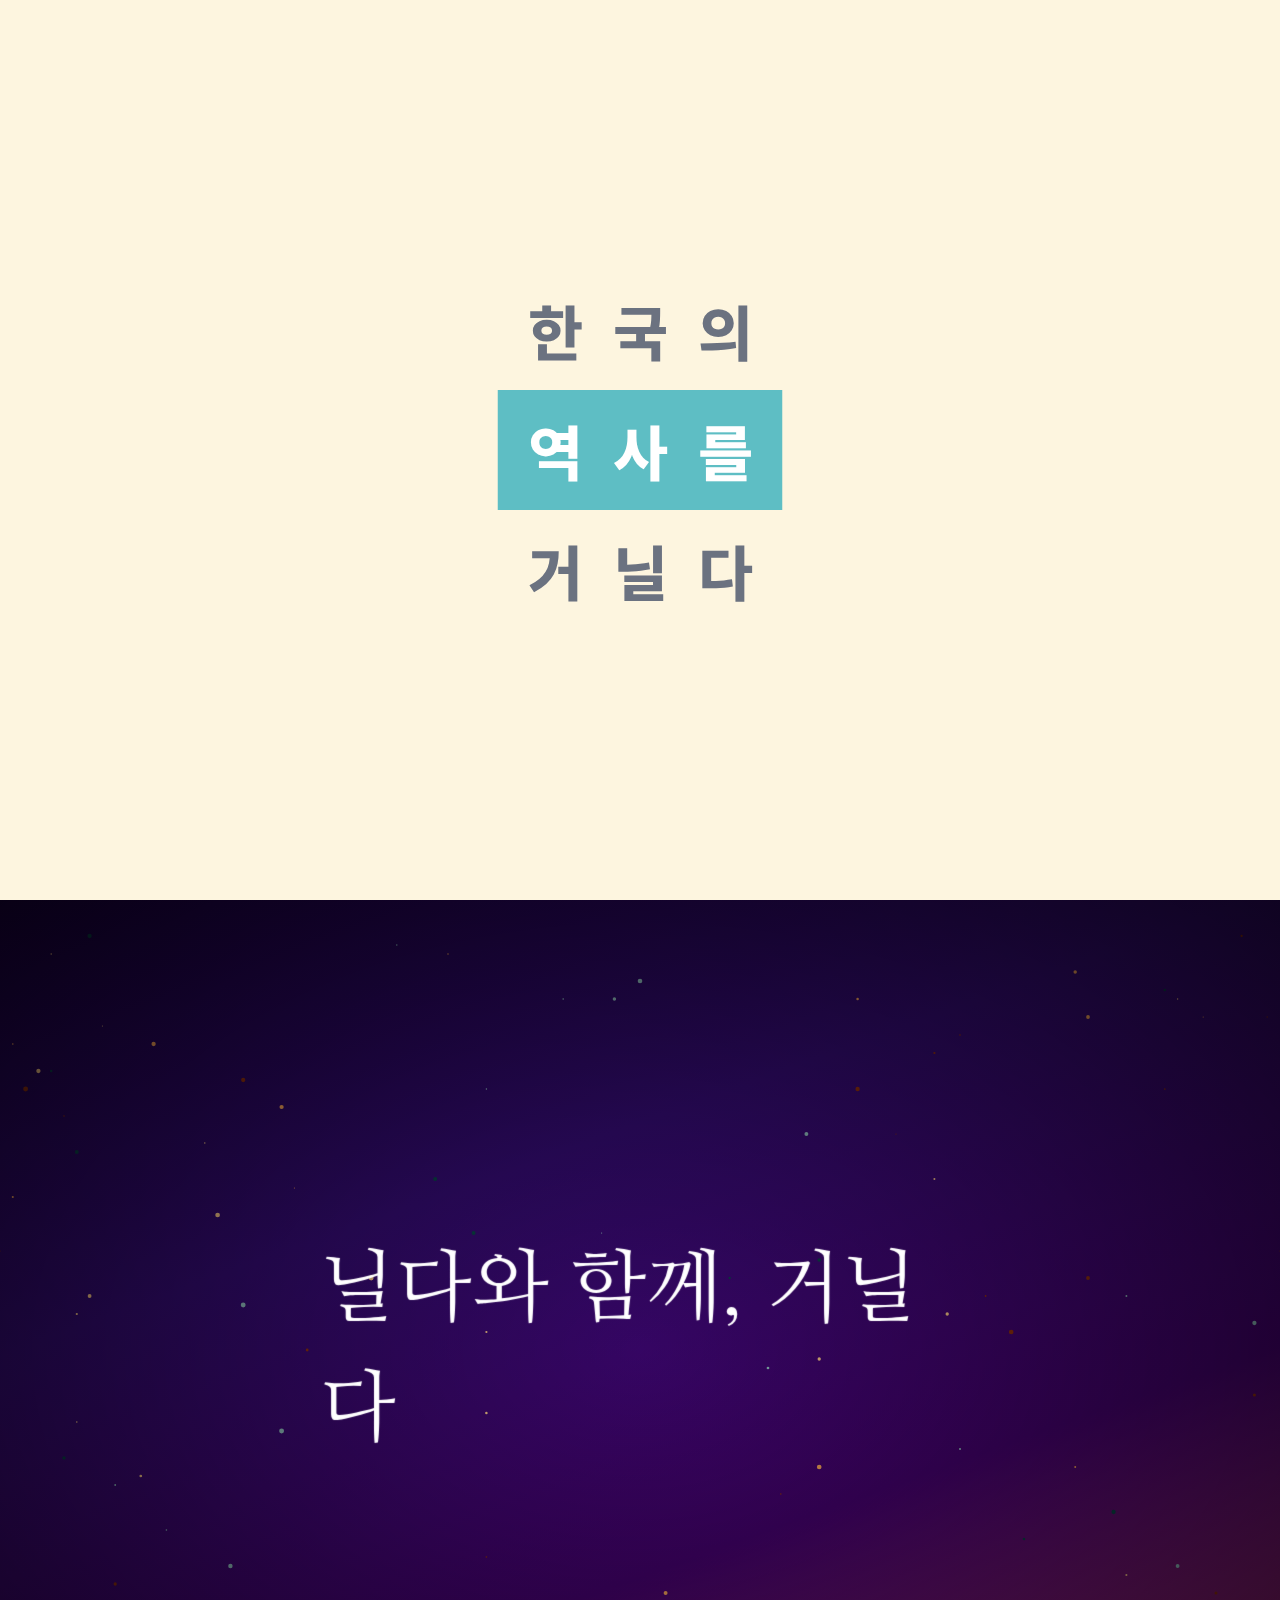
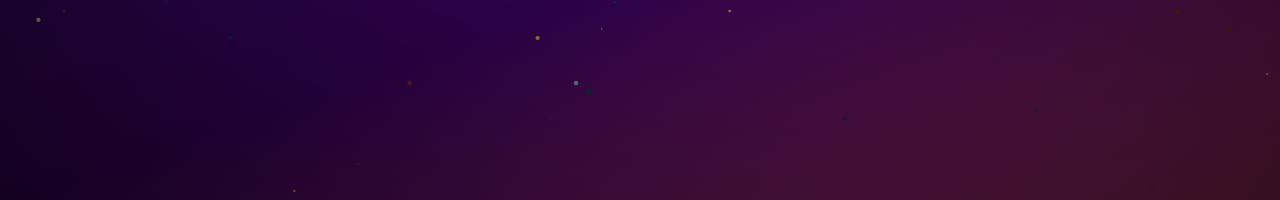
==== index.html @ 4c05ddf3 "git page" ====
<!doctype html><html lang="ko"><head><meta charset="UTF-8"><meta http-equiv="X-UA-Compatible" content="IE=edge"><meta name="viewport" content="width=device-width,initial-scale=1"><meta name="description" content="한국을 더, 한국답게 거닐다, 닐다"/><title>닐다</title><link rel="preconnect" href="https://fonts.googleapis.com"><link rel="preconnect" href="https://fonts.gstatic.com" crossorigin><link href="https://fonts.googleapis.com/css2?family=Nanum+Myeongjo:wght@400;700;800&display=swap" rel="stylesheet"><link href="https://fonts.googleapis.com/css2?family=Noto+Sans+KR:wght@400;500;700;900&display=swap" rel="stylesheet"><script>var css="font-size: 5rem; font-style: italic; font-weight: bolder";console.log("%c NILDA",css)</script><script defer="defer" src="/static/js/main.619dc129.js"></script><link href="/static/css/main.d72c8cae.css" rel="stylesheet"></head><body><div id="root"></div></body></html>
---- static/css/main.d72c8cae.css ----
/*
! tailwindcss v3.2.4 | MIT License | https://tailwindcss.com
*/*,:after,:before{border:0 solid #e5e7eb;box-sizing:border-box}:after,:before{--tw-content:""}html{-webkit-text-size-adjust:100%;-webkit-font-feature-settings:normal;font-feature-settings:normal;font-family:ui-sans-serif,system-ui,-apple-system,BlinkMacSystemFont,Segoe UI,Roboto,Helvetica Neue,Arial,Noto Sans,sans-serif,Apple Color Emoji,Segoe UI Emoji,Segoe UI Symbol,Noto Color Emoji;line-height:1.5;tab-size:4}body{line-height:inherit;margin:0}hr{border-top-width:1px;color:inherit;height:0}abbr:where([title]){-webkit-text-decoration:underline dotted;text-decoration:underline dotted}h1,h2,h3,h4,h5,h6{font-size:inherit;font-weight:inherit}a{color:inherit;text-decoration:inherit}b,strong{font-weight:bolder}code,kbd,pre,samp{font-family:ui-monospace,SFMono-Regular,Menlo,Monaco,Consolas,Liberation Mono,Courier New,monospace;font-size:1em}small{font-size:80%}sub,sup{font-size:75%;line-height:0;position:relative;vertical-align:initial}sub{bottom:-.25em}sup{top:-.5em}table{border-collapse:collapse;border-color:inherit;text-indent:0}button,input,optgroup,select,textarea{color:inherit;font-family:inherit;font-size:100%;font-weight:inherit;line-height:inherit;margin:0;padding:0}button,select{text-transform:none}[type=button],[type=reset],[type=submit],button{-webkit-appearance:button;background-color:initial;background-image:none}:-moz-focusring{outline:auto}:-moz-ui-invalid{box-shadow:none}progress{vertical-align:initial}::-webkit-inner-spin-button,::-webkit-outer-spin-button{height:auto}[type=search]{-webkit-appearance:textfield;outline-offset:-2px}::-webkit-search-decoration{-webkit-appearance:none}::-webkit-file-upload-button{-webkit-appearance:button;font:inherit}summary{display:list-item}blockquote,dd,dl,figure,h1,h2,h3,h4,h5,h6,hr,p,pre{margin:0}fieldset{margin:0}fieldset,legend{padding:0}menu,ol,ul{list-style:none;margin:0;padding:0}textarea{resize:vertical}input::-webkit-input-placeholder,textarea::-webkit-input-placeholder{color:#9ca3af;opacity:1}input::placeholder,textarea::placeholder{color:#9ca3af;opacity:1}[role=button],button{cursor:pointer}:disabled{cursor:default}audio,canvas,embed,iframe,img,object,svg,video{display:block;vertical-align:middle}img,video{height:auto;max-width:100%}[hidden]{display:none}*,:after,:before{--tw-border-spacing-x:0;--tw-border-spacing-y:0;--tw-translate-x:0;--tw-translate-y:0;--tw-rotate:0;--tw-skew-x:0;--tw-skew-y:0;--tw-scale-x:1;--tw-scale-y:1;--tw-pan-x: ;--tw-pan-y: ;--tw-pinch-zoom: ;--tw-scroll-snap-strictness:proximity;--tw-ordinal: ;--tw-slashed-zero: ;--tw-numeric-figure: ;--tw-numeric-spacing: ;--tw-numeric-fraction: ;--tw-ring-inset: ;--tw-ring-offset-width:0px;--tw-ring-offset-color:#fff;--tw-ring-color:rgba(59,130,246,.5);--tw-ring-offset-shadow:0 0 #0000;--tw-ring-shadow:0 0 #0000;--tw-shadow:0 0 #0000;--tw-shadow-colored:0 0 #0000;--tw-blur: ;--tw-brightness: ;--tw-contrast: ;--tw-grayscale: ;--tw-hue-rotate: ;--tw-invert: ;--tw-saturate: ;--tw-sepia: ;--tw-drop-shadow: ;--tw-backdrop-blur: ;--tw-backdrop-brightness: ;--tw-backdrop-contrast: ;--tw-backdrop-grayscale: ;--tw-backdrop-hue-rotate: ;--tw-backdrop-invert: ;--tw-backdrop-opacity: ;--tw-backdrop-saturate: ;--tw-backdrop-sepia: }::-webkit-backdrop{--tw-border-spacing-x:0;--tw-border-spacing-y:0;--tw-translate-x:0;--tw-translate-y:0;--tw-rotate:0;--tw-skew-x:0;--tw-skew-y:0;--tw-scale-x:1;--tw-scale-y:1;--tw-pan-x: ;--tw-pan-y: ;--tw-pinch-zoom: ;--tw-scroll-snap-strictness:proximity;--tw-ordinal: ;--tw-slashed-zero: ;--tw-numeric-figure: ;--tw-numeric-spacing: ;--tw-numeric-fraction: ;--tw-ring-inset: ;--tw-ring-offset-width:0px;--tw-ring-offset-color:#fff;--tw-ring-color:rgba(59,130,246,.5);--tw-ring-offset-shadow:0 0 #0000;--tw-ring-shadow:0 0 #0000;--tw-shadow:0 0 #0000;--tw-shadow-colored:0 0 #0000;--tw-blur: ;--tw-brightness: ;--tw-contrast: ;--tw-grayscale: ;--tw-hue-rotate: ;--tw-invert: ;--tw-saturate: ;--tw-sepia: ;--tw-drop-shadow: ;--tw-backdrop-blur: ;--tw-backdrop-brightness: ;--tw-backdrop-contrast: ;--tw-backdrop-grayscale: ;--tw-backdrop-hue-rotate: ;--tw-backdrop-invert: ;--tw-backdrop-opacity: ;--tw-backdrop-saturate: ;--tw-backdrop-sepia: }::backdrop{--tw-border-spacing-x:0;--tw-border-spacing-y:0;--tw-translate-x:0;--tw-translate-y:0;--tw-rotate:0;--tw-skew-x:0;--tw-skew-y:0;--tw-scale-x:1;--tw-scale-y:1;--tw-pan-x: ;--tw-pan-y: ;--tw-pinch-zoom: ;--tw-scroll-snap-strictness:proximity;--tw-ordinal: ;--tw-slashed-zero: ;--tw-numeric-figure: ;--tw-numeric-spacing: ;--tw-numeric-fraction: ;--tw-ring-inset: ;--tw-ring-offset-width:0px;--tw-ring-offset-color:#fff;--tw-ring-color:rgba(59,130,246,.5);--tw-ring-offset-shadow:0 0 #0000;--tw-ring-shadow:0 0 #0000;--tw-shadow:0 0 #0000;--tw-shadow-colored:0 0 #0000;--tw-blur: ;--tw-brightness: ;--tw-contrast: ;--tw-grayscale: ;--tw-hue-rotate: ;--tw-invert: ;--tw-saturate: ;--tw-sepia: ;--tw-drop-shadow: ;--tw-backdrop-blur: ;--tw-backdrop-brightness: ;--tw-backdrop-contrast: ;--tw-backdrop-grayscale: ;--tw-backdrop-hue-rotate: ;--tw-backdrop-invert: ;--tw-backdrop-opacity: ;--tw-backdrop-saturate: ;--tw-backdrop-sepia: }.absolute{position:absolute}.relative{position:relative}.top-1\/2{top:50%}.left-1\/2{left:50%}.z-0{z-index:0}.h-screen{height:100vh}.h-full{height:100%}.w-full{width:100%}.translate-y-\[-50\%\]{--tw-translate-y:-50%}.translate-x-\[-50\%\],.translate-y-\[-50\%\]{-webkit-transform:translate(var(--tw-translate-x),var(--tw-translate-y)) rotate(var(--tw-rotate)) skewX(var(--tw-skew-x)) skewY(var(--tw-skew-y)) scaleX(var(--tw-scale-x)) scaleY(var(--tw-scale-y));transform:translate(var(--tw-translate-x),var(--tw-translate-y)) rotate(var(--tw-rotate)) skewX(var(--tw-skew-x)) skewY(var(--tw-skew-y)) scaleX(var(--tw-scale-x)) scaleY(var(--tw-scale-y))}.translate-x-\[-50\%\]{--tw-translate-x:-50%}.transform{-webkit-transform:translate(var(--tw-translate-x),var(--tw-translate-y)) rotate(var(--tw-rotate)) skewX(var(--tw-skew-x)) skewY(var(--tw-skew-y)) scaleX(var(--tw-scale-x)) scaleY(var(--tw-scale-y));transform:translate(var(--tw-translate-x),var(--tw-translate-y)) rotate(var(--tw-rotate)) skewX(var(--tw-skew-x)) skewY(var(--tw-skew-y)) scaleX(var(--tw-scale-x)) scaleY(var(--tw-scale-y))}.bg-pastelBlue{--tw-bg-opacity:1;background-color:rgb(94 190 196/var(--tw-bg-opacity))}.bg-pastelRed{--tw-bg-opacity:1;background-color:rgb(249 44 141/var(--tw-bg-opacity))}.bg-blue-600{--tw-bg-opacity:1;background-color:rgb(37 99 235/var(--tw-bg-opacity))}.p-6{padding:1.5rem}.pl-\[30px\]{padding-left:30px}.text-center{text-align:center}.font-sans-ko{font-family:Noto Sans KR,sans-serif}.text-6xl{font-size:3.75rem;line-height:1}.font-extrabold{font-weight:800}.leading-loose{line-height:2}.tracking-\[0\.5em\]{letter-spacing:.5em}.text-gray-500{--tw-text-opacity:1;color:rgb(107 114 128/var(--tw-text-opacity))}body{--tw-bg-opacity:1;background-color:rgb(253 245 223/var(--tw-bg-opacity));font-family:Nanum Myeongjo,normal;height:100%}.flip{--tw-text-opacity:1;color:rgb(255 255 255/var(--tw-text-opacity));height:120px;overflow:hidden}@-webkit-keyframes show{0%{margin-top:-360px}5%{margin-top:-240px}33%{margin-top:-240px}38%{margin-top:-120px}66%{margin-top:-120px}71%{margin-top:0}99.99%{margin-top:0}to{margin-top:-270px}}@keyframes show{0%{margin-top:-360px}5%{margin-top:-240px}33%{margin-top:-240px}38%{margin-top:-120px}66%{margin-top:-120px}71%{margin-top:0}99.99%{margin-top:0}to{margin-top:-270px}}.flip div:first-child{-webkit-animation:show 7s linear infinite;animation:show 7s linear infinite}.flip>div>div{display:inline-block;height:120px;padding-left:30px}@-webkit-keyframes move{0%{-webkit-transform:translate(0);transform:translate(0)}to{-webkit-transform:translate(-100%,100%);transform:translate(-100%,100%)}}@keyframes move{0%{-webkit-transform:translate(0);transform:translate(0)}to{-webkit-transform:translate(-100%,100%);transform:translate(-100%,100%)}}.star{-webkit-animation:move 20s linear infinite;animation:move 20s linear infinite}@-webkit-keyframes dash{to{stroke-dashoffset:-227.62}}@keyframes dash{to{stroke-dashoffset:-227.62}}.shootingStar{-webkit-animation:dash .7s ease;animation:dash .7s ease}.sp-container{background:radial-gradient(rgba(0,0,0,.1),rgba(0,0,0,.3) 35%,rgba(0,0,0,.7));z-index:0}.sp-container,.sp-content{height:100%;position:relative;width:100%}.sp-container h2{-webkit-animation:blurFadeInOut 3s ease-in backwards;animation:blurFadeInOut 3s ease-in backwards;color:transparent;font-size:80px;left:50%;position:absolute;top:50%;-webkit-transform:translate(-50%,-50%);transform:translate(-50%,-50%)}.sp-container h2.frame-1{-webkit-animation-delay:0s;animation-delay:0s}.sp-container h2.frame-2{-webkit-animation-delay:3s;animation-delay:3s}.sp-container h2.frame-3{-webkit-animation-delay:6s;animation-delay:6s}.sp-container h2.frame-4{-webkit-animation-delay:9s;animation-delay:9s}.sp-container h2.frame-5{-webkit-animation:none;animation:none;color:transparent;text-shadow:0 0 1px #fff}.sp-container h2.frame-5 span{-webkit-animation:blurFadeIn 3s ease-in 12s backwards;animation:blurFadeIn 3s ease-in 12s backwards;color:transparent;text-shadow:0 0 1px #fff}.sp-container h2.frame-5 span:nth-child(2){-webkit-animation-delay:13s;animation-delay:13s}.sp-container h2.frame-5 span:nth-child(3){-webkit-animation-delay:14s;animation-delay:14s}@-webkit-keyframes blurFadeInOut{0%{opacity:0;text-shadow:0 0 40px #fff;-webkit-transform:scale(1.3)}20%,75%{opacity:1;text-shadow:0 0 1px #fff;-webkit-transform:scale(1)}to{opacity:0;text-shadow:0 0 50px #fff;-webkit-transform:scale(0)}}@-webkit-keyframes blurFadeIn{0%{opacity:0;text-shadow:0 0 40px #fff;-webkit-transform:scale(1.3)}50%{opacity:.5;text-shadow:0 0 10px #fff;-webkit-transform:scale(1.1)}to{opacity:1;text-shadow:0 0 1px #fff;-webkit-transform:scale(1)}}@keyframes blurFadeInOut{0%{opacity:0;text-shadow:0 0 40px #fff;-webkit-transform:scale(1.3);transform:scale(1.3)}20%,75%{opacity:1;text-shadow:0 0 1px #fff;-webkit-transform:scale(1);transform:scale(1)}to{opacity:0;text-shadow:0 0 50px #fff;-webkit-transform:scale(0);transform:scale(0)}}@keyframes blurFadeIn{0%{opacity:0;text-shadow:0 0 40px #fff;-webkit-transform:scale(1.3);transform:scale(1.3)}50%{opacity:.5;text-shadow:0 0 10px #fff;-webkit-transform:scale(1.1);transform:scale(1.1)}to{opacity:1;text-shadow:0 0 1px #fff;-webkit-transform:scale(1);transform:scale(1)}}
/*# sourceMappingURL=main.d72c8cae.css.map*/
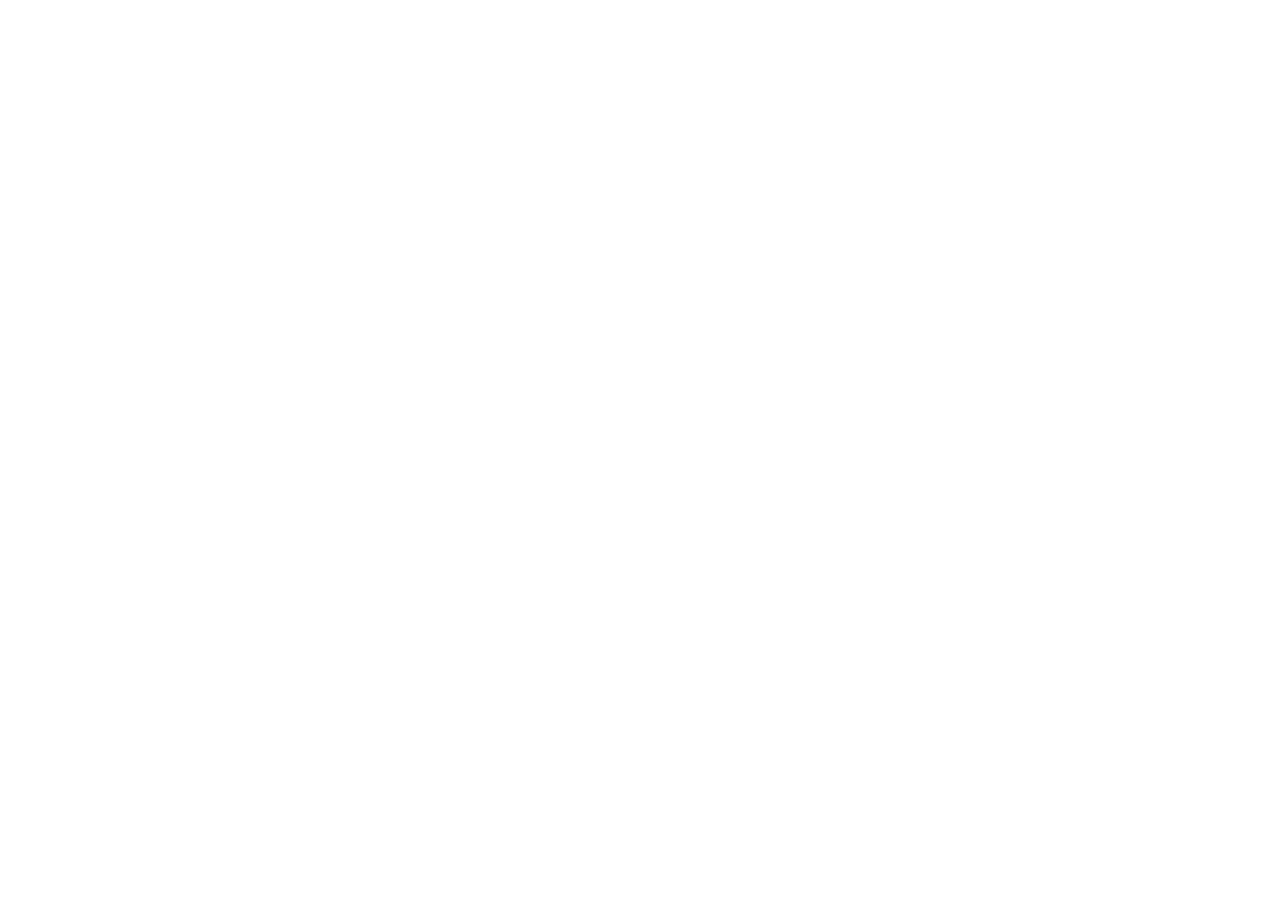
==== commit de0e1f66: "git page homepage" ====
--- a/index.html
+++ b/index.html
@@ -1 +1 @@
-<!doctype html><html lang="ko"><head><meta charset="UTF-8"><meta http-equiv="X-UA-Compatible" content="IE=edge"><meta name="viewport" content="width=device-width,initial-scale=1"><meta name="description" content="한국을 더, 한국답게 거닐다, 닐다"/><title>닐다</title><link rel="preconnect" href="https://fonts.googleapis.com"><link rel="preconnect" href="https://fonts.gstatic.com" crossorigin><link href="https://fonts.googleapis.com/css2?family=Nanum+Myeongjo:wght@400;700;800&display=swap" rel="stylesheet"><link href="https://fonts.googleapis.com/css2?family=Noto+Sans+KR:wght@400;500;700;900&display=swap" rel="stylesheet"><script>var css="font-size: 5rem; font-style: italic; font-weight: bolder";console.log("%c NILDA",css)</script><script defer="defer" src="/static/js/main.619dc129.js"></script><link href="/static/css/main.d72c8cae.css" rel="stylesheet"></head><body><div id="root"></div></body></html>+<!doctype html><html lang="ko"><head><meta charset="UTF-8"><meta http-equiv="X-UA-Compatible" content="IE=edge"><meta name="viewport" content="width=device-width,initial-scale=1"><meta name="description" content="한국을 더, 한국답게 거닐다, 닐다"/><title>닐다</title><link rel="preconnect" href="https://fonts.googleapis.com"><link rel="preconnect" href="https://fonts.gstatic.com" crossorigin><link href="https://fonts.googleapis.com/css2?family=Nanum+Myeongjo:wght@400;700;800&display=swap" rel="stylesheet"><link href="https://fonts.googleapis.com/css2?family=Noto+Sans+KR:wght@400;500;700;900&display=swap" rel="stylesheet"><script>var css="font-size: 5rem; font-style: italic; font-weight: bolder";console.log("%c NILDA",css)</script><script defer="defer" src="/nilda/static/js/main.619dc129.js"></script><link href="/nilda/static/css/main.d72c8cae.css" rel="stylesheet"></head><body><div id="root"></div></body></html>